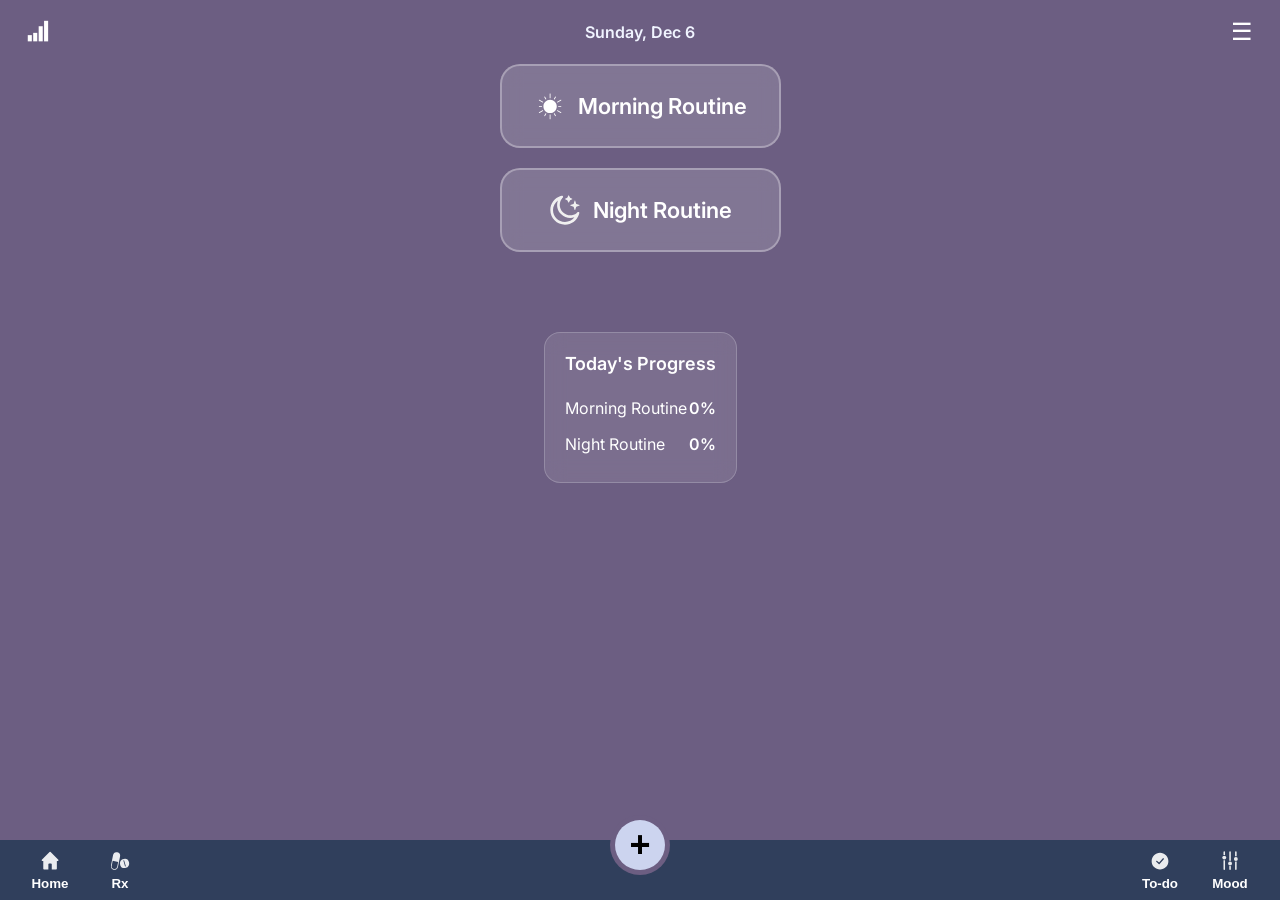
==== index.html @ 02eab712 "Update index.html" ====
<!DOCTYPE html>
<html lang="en">
<head>
<meta charset="utf-8">
<meta name="theme-color" content="#07081d" id="navColor">
<meta name="viewport" content="width=device-width,initial-scale=1">
<title>Daily Tracker - Home</title>
<link href="https://fonts.googleapis.com/css2?family=Inter:wght@400;600;700&display=swap" rel="stylesheet">
<style>
:root {
  --background: #6C5E82;
  font-family: Inter, system-ui, -apple-system, "Segoe UI", Roboto, Arial;
}

* { box-sizing: border-box; }
html, body { height: 100%; margin: 0; overflow: hidden; }

body {
  margin: 0;
  padding: 0;
  min-height: 100vh;
  background: var(--background);
  display: flex;
  flex-direction: column;
  align-items: center;
  color: #fff;
}

.container {
  max-width: 500px;
  width: 90%;
  text-align: center;
  padding: 40px 20px;
}
  /* ===============================================
   STICKY HEADER (Day + Menu)
================================================= */
#topHeader {
  position: sticky;
  top: 0;
  left: 0;
  width: 100%;
  display: flex;
  align-items: center;
  justify-content: space-between;
  padding: 10px 18px;
  z-index: 100;
}

/* Day of Week text inside header */
#dayOfWeek {
  flex: 1;
  text-align: center;
  font-size: 1rem;
  font-weight: 600;
  color: #f0f4ff;
  margin: 0;
  pointer-events: none; /* text is not interactive */
}

/* Settings / Menu button */
#btnSettings {
  background: transparent;
  border: none;
  font-size: 24px;
  color: #fff;
  cursor: pointer;
  padding: 8px;
  z-index: 101;
  position: relative;
  min-width: 40px;
  min-height: 40px;
}

#btnSettings:hover {
  color: #ddd;
}
#dataBtn {
  background: transparent;
  border: none;
  color: #fff;
  cursor: pointer;
  padding: 8px;
  z-index: 101;
  position: relative;
  min-width: 40px;
  min-height: 40px;
}

   #dataBtn img {
  width: 22px;
  height: 22px;
  object-fit: contain;
   filter:invert(1);
}
h1 {
  font-size: 48px;
  font-weight: 700;
  margin: 0 0 16px 0;
  text-shadow: 0 2px 10px rgba(0,0,0,0.2);
}

.subtitle {
  font-size: 18px;
  font-weight: 400;
  opacity: 0.9;
  margin-bottom: 60px;
}

.mode-buttons {
  display: flex;
  flex-direction: column;
  gap: 20px;
  margin-bottom: 40px;
}

.mode-btn {
  padding: 24px 32px;
  border-radius: 20px;
  background: rgba(255,255,255,0.15);
  backdrop-filter: blur(10px);
  border: 2px solid rgba(255,255,255,0.3);
  color: #fff;
  font-size: 22px;
  font-weight: 600;
  cursor: pointer;
  transition: all 0.3s ease;
  display: flex;
  align-items: center;
  justify-content: center;
  gap: 12px;
  text-decoration: none;
}

.mode-btn:hover {
  background: rgba(255,255,255,0.25);
  transform: translateY(-4px);
  box-shadow: 0 8px 20px rgba(0,0,0,0.2);
}

.mode-btn img {
  width: 32px;
  height: 32px;
  filter: invert(1);
}

.secondary-links {
  display: flex;
  gap: 16px;
  justify-content: center;
  margin-top: 40px;
}

.secondary-btn {
  padding: 14px 24px;
  border-radius: 14px;
  background: rgba(255,255,255,0.1);
  border: 1px solid rgba(255,255,255,0.2);
  color: #fff;
  font-size: 16px;
  font-weight: 500;
  cursor: pointer;
  transition: all 0.3s ease;
  text-decoration: none;
  display: flex;
  align-items: center;
  gap: 8px;
}

.secondary-btn:hover {
  background: rgba(255,255,255,0.2);
  transform: scale(1.05);
}

.secondary-btn img {
  width: 20px;
  height: 20px;
  filter: invert(1);
}

.progress-summary {
  background: rgba(255,255,255,0.1);
  backdrop-filter: blur(10px);
  border-radius: 16px;
  padding: 20px;
  margin-top: 40px;
  border: 1px solid rgba(255,255,255,0.2);
}

.progress-summary h3 {
  margin: 0 0 16px 0;
  font-size: 18px;
  font-weight: 600;
}

.progress-item {
  display: flex;
  justify-content: space-between;
  padding: 8px 0;
  font-size: 16px;
}

.progress-item span:last-child {
  font-weight: 600;
}

  /* ===============================================
   FIXED FOOTER NAV
================================================= */
.footer-nav {
  position: fixed;
  bottom: 0;
  left: 0;
  right: 0;
  height: 60px;
  background: #303f5c;
  display: flex;
  justify-content: space-between;
  align-items: center;
  padding: 0 25px;
}

.left-group, .right-group {
  display: flex;
  justify-content: space-between; /* even spacing between buttons */
  width: 120px; /* adjust width to fit 2 buttons evenly */
  margin: 0;
  gap: 0; /* spacing is controlled by flex */
}


/* Circular cutout behind the button */
.footer-nav::before {
  content: '';
  position: absolute;
  top: -25px; /* half the cutout height */
  left: 50%;
  transform: translateX(-50%);
  width: 60px;
  height: 60px;
  background: var(--background); /* match page background */
  border-radius: 50%;
  z-index: 110; /* below the button */
}

.floating-center-btn {
  position: fixed; /* outside the footer */
  bottom: 30px; /* vertically center it in the cutout */
  left: 50%;
  transform: translateX(-50%);
  width: 50px;  /* same as cutout */
  height: 50px;
  border-radius: 50%;
  background: #ccd4ef;
  border: none;
  display: flex;
  justify-content: center;
  align-items: center;
  font-size: 36px;
  font-weight: 700;
  color: #000;
  cursor: pointer;
  z-index: 130; /* above footer and cutout */
}

.footer-nav .switch-btn { display:flex; flex-direction:column; align-items:center; justify-content:center; gap:4px; padding:6px 0; width: 50px; background:transparent; border:none; cursor:pointer; border-radius:12px; }
.footer-nav .switch-btn img { width:22px; height:22px; opacity:0.9; filter:invert(1); }
.footer-nav .switch-btn span { color:#fff; font-weight:600; }
.footer-nav .switch-btn.active span { color:#8d4585; font-weight:700; }
  

@keyframes fadeIn {
  from { opacity: 0; transform: translateY(20px); }
  to { opacity: 1; transform: translateY(0); }
}

.container > * {
  animation: fadeIn 0.6s ease forwards;
}

.mode-buttons .mode-btn:nth-child(1) { animation-delay: 0.1s; }
.mode-buttons .mode-btn:nth-child(2) { animation-delay: 0.2s; }
.secondary-links { animation-delay: 0.3s; }
.progress-summary { animation-delay: 0.4s; }
</style>
</head>
    <!-- Sticky header -->
  <header id="topHeader">
    <button class="switch-btn data" id="dataBtn"><img src="icons/chart.svg" alt="Data"></button>
    <div id="dayOfWeek"></div>
    <button id="btnSettings">☰</button>
  </header>
<body>
    <div class="mode-buttons">
      <a href="morning.html" class="mode-btn">
        <img src="icons/sun.svg" alt="Morning">
        Morning Routine
      </a>
      <a href="night.html" class="mode-btn">
        <img src="icons/night.svg" alt="Night">
        Night Routine
      </a>
    </div>


    <div class="progress-summary" id="todayProgress">
      <h3>Today's Progress</h3>
      <div class="progress-item">
        <span>Morning Routine</span>
        <span id="morningProgress">0%</span>
      </div>
      <div class="progress-item">
        <span>Night Routine</span>
        <span id="nightProgress">0%</span>
      </div>
  </div>
  
  <!-- Sticky footer nav -->
<footer class="footer-nav">
  <div class="left-group">
    <button class="switch-btn home" id="homeBtn"><img src="icons/home.svg" alt="Home"><span>Home</span></button>
   <button class="switch-btn rx" id="Btn"><img src="icons/rx1.svg" alt="rx"><span>Rx</span></button>
  </div>
  <div class="right-group">
    <button class="switch-btn todo" id="todoBtn"><img src="icons/todo.svg" alt="todo"><span>To-do</span></button>
   <button class="switch-btn mood" id="moodBtn"><img src="icons/mood.svg" alt="mood"><span>Mood</span></button>
  </div>
</footer>
<button class="floating-center-btn" id="centralBtn">+</button>

  <script>
document.addEventListener("DOMContentLoaded", () => {

  /* -----------------------------
     SAFE BUTTON CLICK HANDLERS
  ------------------------------ */

  function safeNavigate(id, url) {
    const el = document.getElementById(id);
    if (el) el.onclick = () => (window.location.href = url);
  }

  safeNavigate("todoBtn", "todo.html");
  safeNavigate("dataBtn", "data.html");
  safeNavigate("moodBtn", "mood.html");
  safeNavigate("rxBtn", "blank.html");
  safeNavigate("homeBtn", "index.html");
  safeNavigate("centralBtn", "add.html");


  /* -----------------------------
          UPDATE DAY
  ------------------------------ */

  function updateDayOfWeek() {
    const dayEl = document.getElementById("dayOfWeek");
    if (!dayEl) return;

    const today = new Date();
    const options = { weekday: "long", month: "short", day: "numeric" };
    dayEl.textContent = today.toLocaleDateString("en-US", options);
  }

  updateDayOfWeek();


  /* -----------------------------
       PROGRESS CALCULATION
  ------------------------------ */

  function getTodayDate() {
    return new Date().toLocaleDateString("en-GB");
  }

  function calculateProgress(mode) {
    const day = getTodayDate();
    const all = JSON.parse(localStorage.getItem("dailyTrackerData") || "{}");
    const modeData = all[day]?.[mode];

    if (!modeData) return 0;

    const answers = modeData.answers || {};

    const morningChecklistCount = 15;
    const nightChecklistCount = 10;
    const morningQuestionsCount = 2;
    const nightQuestionsCount = 19;

    let done = 0;
    let total =
      mode === "morning"
        ? morningChecklistCount + morningQuestionsCount
        : nightChecklistCount + nightQuestionsCount;

    Object.keys(answers).forEach((key) => {
      const val = answers[key];

      if (Array.isArray(val) && val.length > 0) done++;
      else if (typeof val === "object" && Object.values(val).some((v) => v !== 0))
        done++;
      else if (val) done++;
    });

    return total > 0 ? Math.round((done / total) * 100) : 0;
  }


  /* -----------------------------
        UPDATE PROGRESS TEXT
  ------------------------------ */

  const morningEl = document.getElementById("morningProgress");
  const nightEl = document.getElementById("nightProgress");

  if (morningEl)
    morningEl.textContent = calculateProgress("morning") + "%";

  if (nightEl)
    nightEl.textContent = calculateProgress("night") + "%";

});
</script>
</body>
</html>
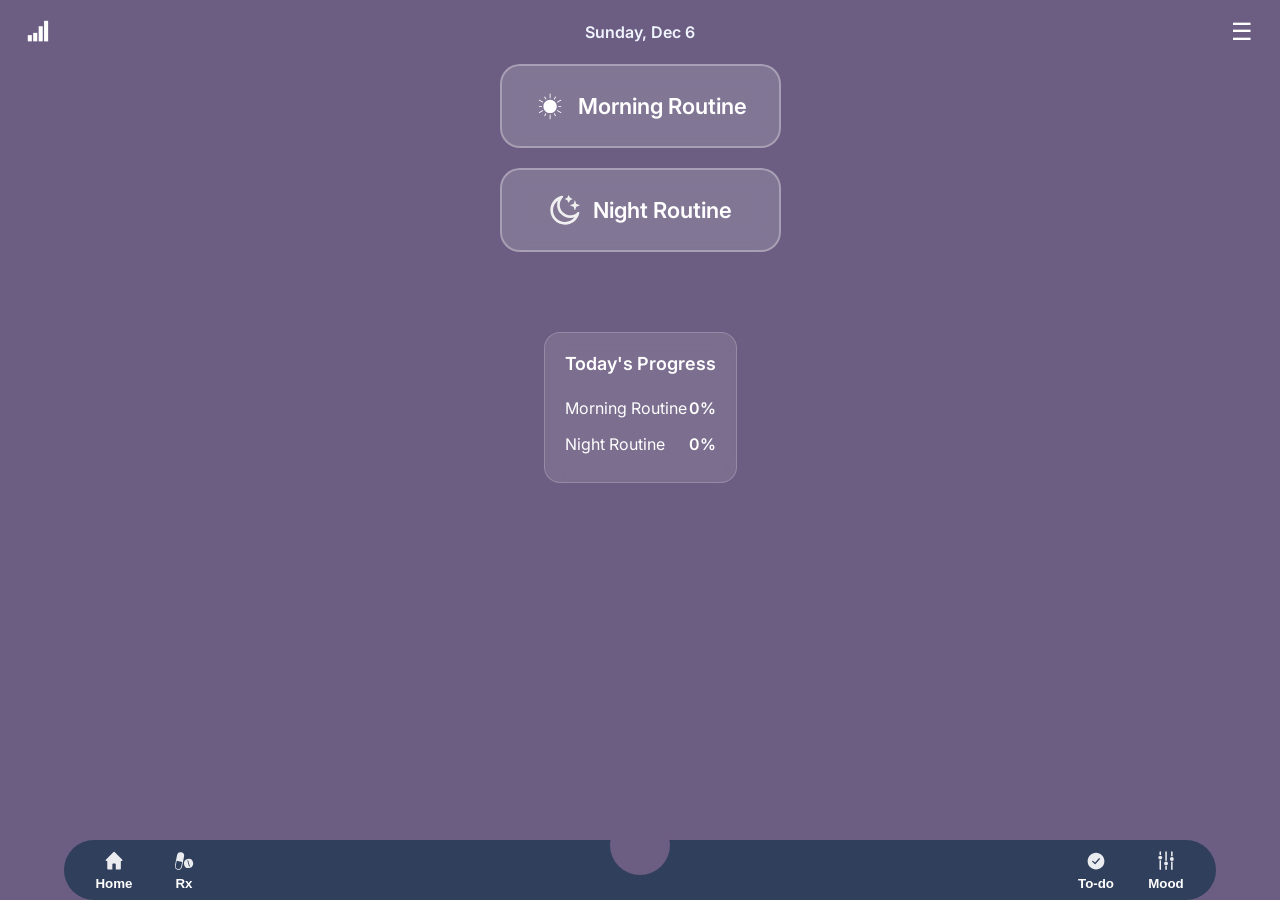
==== commit 152ec2c2: "Update index.html" ====
--- a/index.html
+++ b/index.html
@@ -210,16 +210,19 @@
 .footer-nav {
   position: fixed;
   bottom: 0;
-  left: 0;
-  right: 0;
+  left: 50%;
+  transform: translateX(-50%);
   height: 60px;
+  width: 90%;         /* key change — shorter pillbox */
   background: #303f5c;
-  display: flex;
   justify-content: space-between;
   align-items: center;
   padding: 0 25px;
-}
-
+  border-radius: 9999px;
+  z-index: 1500;
+  display: flex;
+}
+  
 .left-group, .right-group {
   display: flex;
   justify-content: space-between; /* even spacing between buttons */
@@ -319,7 +322,7 @@
 <footer class="footer-nav">
   <div class="left-group">
     <button class="switch-btn home" id="homeBtn"><img src="icons/home.svg" alt="Home"><span>Home</span></button>
-   <button class="switch-btn rx" id="Btn"><img src="icons/rx1.svg" alt="rx"><span>Rx</span></button>
+   <button class="switch-btn rx" id="rxBtn"><img src="icons/rx1.svg" alt="rx"><span>Rx</span></button>
   </div>
   <div class="right-group">
     <button class="switch-btn todo" id="todoBtn"><img src="icons/todo.svg" alt="todo"><span>To-do</span></button>
@@ -343,7 +346,7 @@
   safeNavigate("todoBtn", "todo.html");
   safeNavigate("dataBtn", "data.html");
   safeNavigate("moodBtn", "mood.html");
-  safeNavigate("rxBtn", "blank.html");
+  safeNavigate("rxBtn", "rx.html");
   safeNavigate("homeBtn", "index.html");
   safeNavigate("centralBtn", "add.html");
 
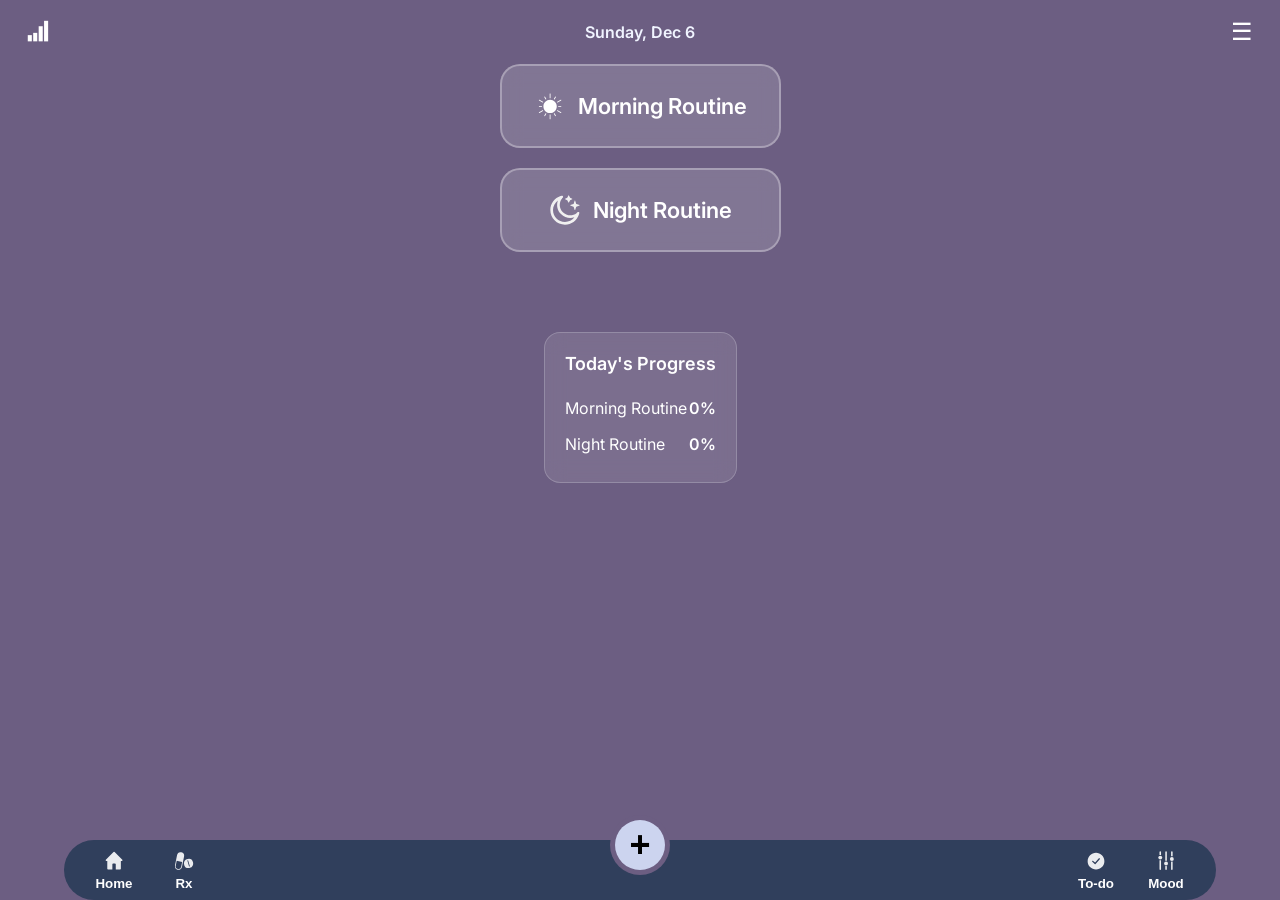
==== commit 296554d2: "Update index.html" ====
--- a/index.html
+++ b/index.html
@@ -263,7 +263,7 @@
   font-weight: 700;
   color: #000;
   cursor: pointer;
-  z-index: 130; /* above footer and cutout */
+  z-index: 2000; /* above footer and cutout */
 }
 
 .footer-nav .switch-btn { display:flex; flex-direction:column; align-items:center; justify-content:center; gap:4px; padding:6px 0; width: 50px; background:transparent; border:none; cursor:pointer; border-radius:12px; }
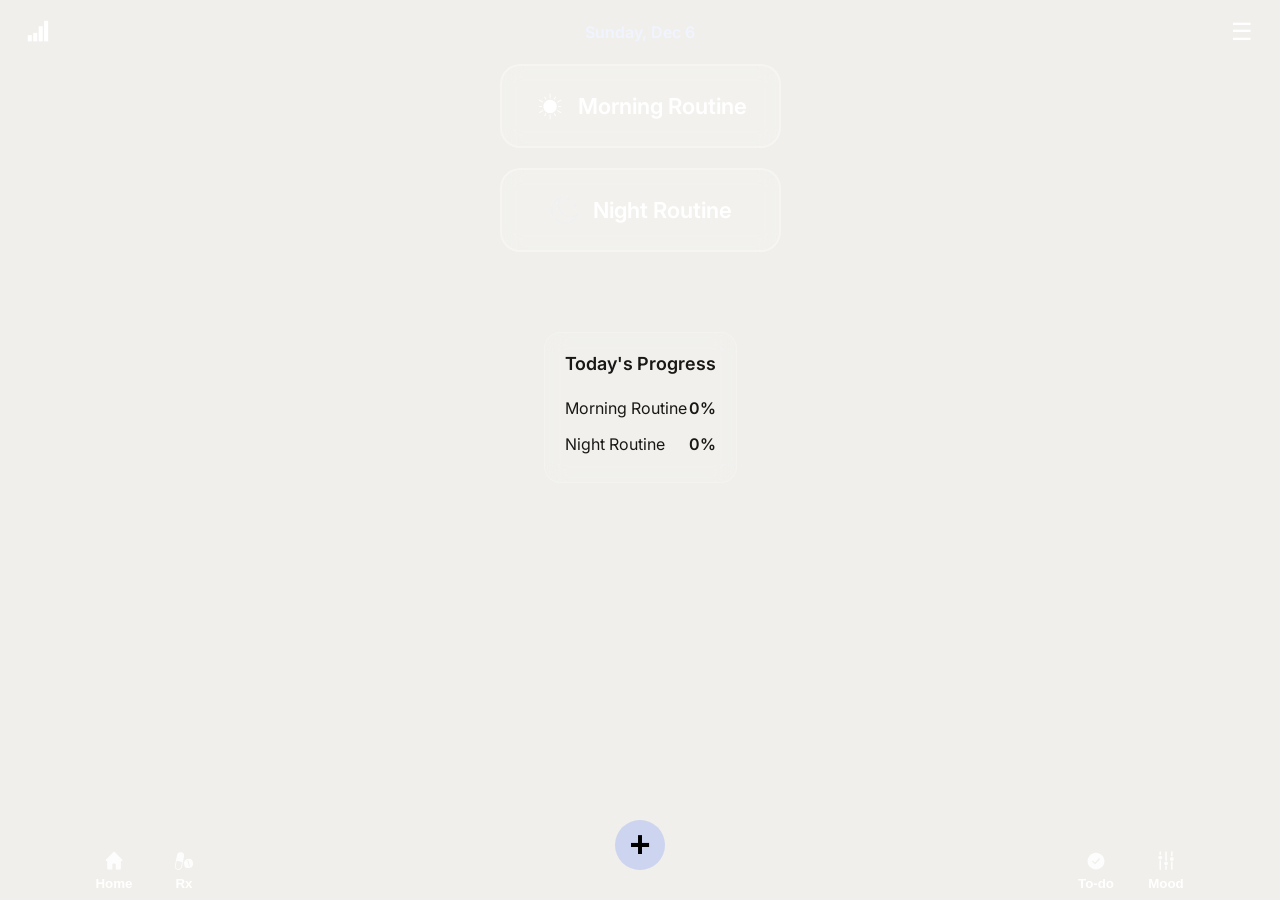
==== commit 6d602b3d: "Update index.html" ====
--- a/index.html
+++ b/index.html
@@ -2,13 +2,13 @@
 <html lang="en">
 <head>
 <meta charset="utf-8">
-<meta name="theme-color" content="#07081d" id="navColor">
+<meta name="theme-color" content="#f0efeb" id="navColor">
 <meta name="viewport" content="width=device-width,initial-scale=1">
 <title>Daily Tracker - Home</title>
 <link href="https://fonts.googleapis.com/css2?family=Inter:wght@400;600;700&display=swap" rel="stylesheet">
 <style>
 :root {
-  --background: #6C5E82;
+  --background: #f0efeb;
   font-family: Inter, system-ui, -apple-system, "Segoe UI", Roboto, Arial;
 }
 
@@ -23,7 +23,7 @@
   display: flex;
   flex-direction: column;
   align-items: center;
-  color: #fff;
+  color: #191816;
 }
 
 .container {
@@ -214,7 +214,7 @@
   transform: translateX(-50%);
   height: 60px;
   width: 90%;         /* key change — shorter pillbox */
-  background: #303f5c;
+  background: #f0efeb;
   justify-content: space-between;
   align-items: center;
   padding: 0 25px;
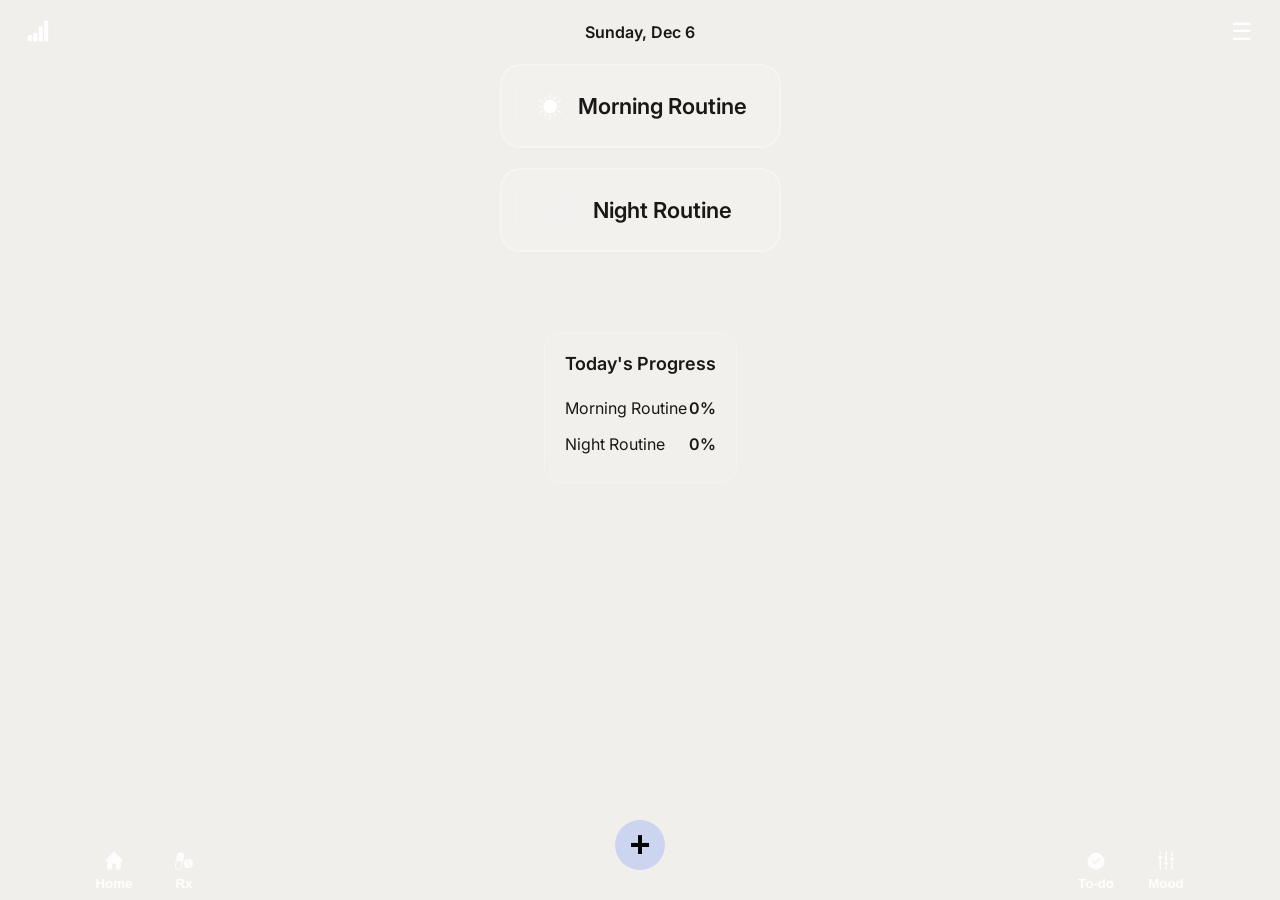
==== commit 7adbb912: "Update index.html" ====
--- a/index.html
+++ b/index.html
@@ -53,7 +53,7 @@
   text-align: center;
   font-size: 1rem;
   font-weight: 600;
-  color: #f0f4ff;
+  color: #191816;
   margin: 0;
   pointer-events: none; /* text is not interactive */
 }
@@ -78,7 +78,7 @@
 #dataBtn {
   background: transparent;
   border: none;
-  color: #fff;
+  color: #191816;
   cursor: pointer;
   padding: 8px;
   z-index: 101;
@@ -120,7 +120,7 @@
   background: rgba(255,255,255,0.15);
   backdrop-filter: blur(10px);
   border: 2px solid rgba(255,255,255,0.3);
-  color: #fff;
+  color: #191816;
   font-size: 22px;
   font-weight: 600;
   cursor: pointer;
@@ -156,7 +156,7 @@
   border-radius: 14px;
   background: rgba(255,255,255,0.1);
   border: 1px solid rgba(255,255,255,0.2);
-  color: #fff;
+  color: #191816;
   font-size: 16px;
   font-weight: 500;
   cursor: pointer;
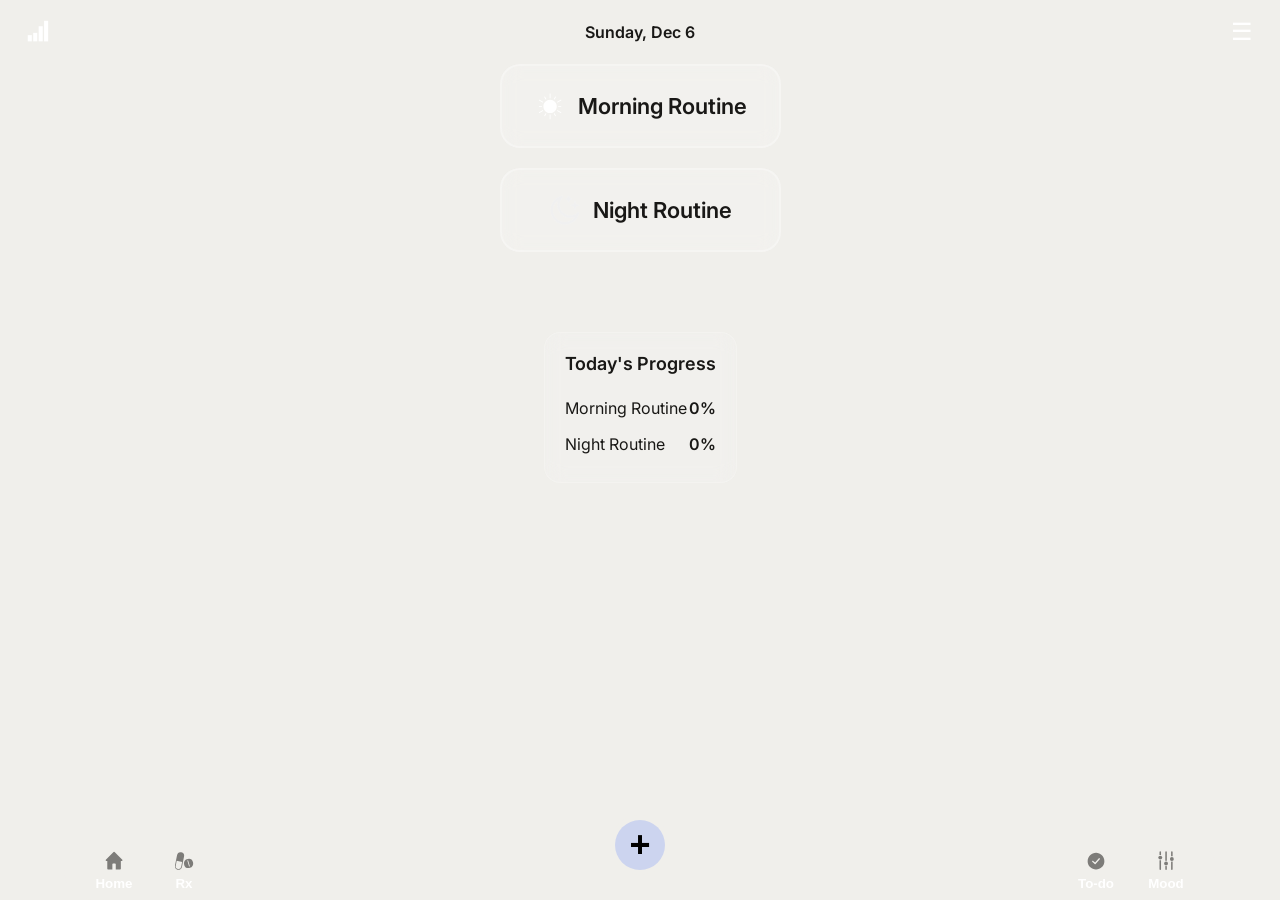
==== commit a62ae9bb: "Update index.html" ====
--- a/index.html
+++ b/index.html
@@ -267,7 +267,7 @@
 }
 
 .footer-nav .switch-btn { display:flex; flex-direction:column; align-items:center; justify-content:center; gap:4px; padding:6px 0; width: 50px; background:transparent; border:none; cursor:pointer; border-radius:12px; }
-.footer-nav .switch-btn img { width:22px; height:22px; opacity:0.9; filter:invert(1); }
+.footer-nav .switch-btn img { width:22px; height:22px; opacity:0.9; filter: brightness(0) saturate(100%) invert(46%) sepia(6%) saturate(201%) hue-rotate(2deg) brightness(92%) contrast(86%); }
 .footer-nav .switch-btn span { color:#fff; font-weight:600; }
 .footer-nav .switch-btn.active span { color:#8d4585; font-weight:700; }
   
